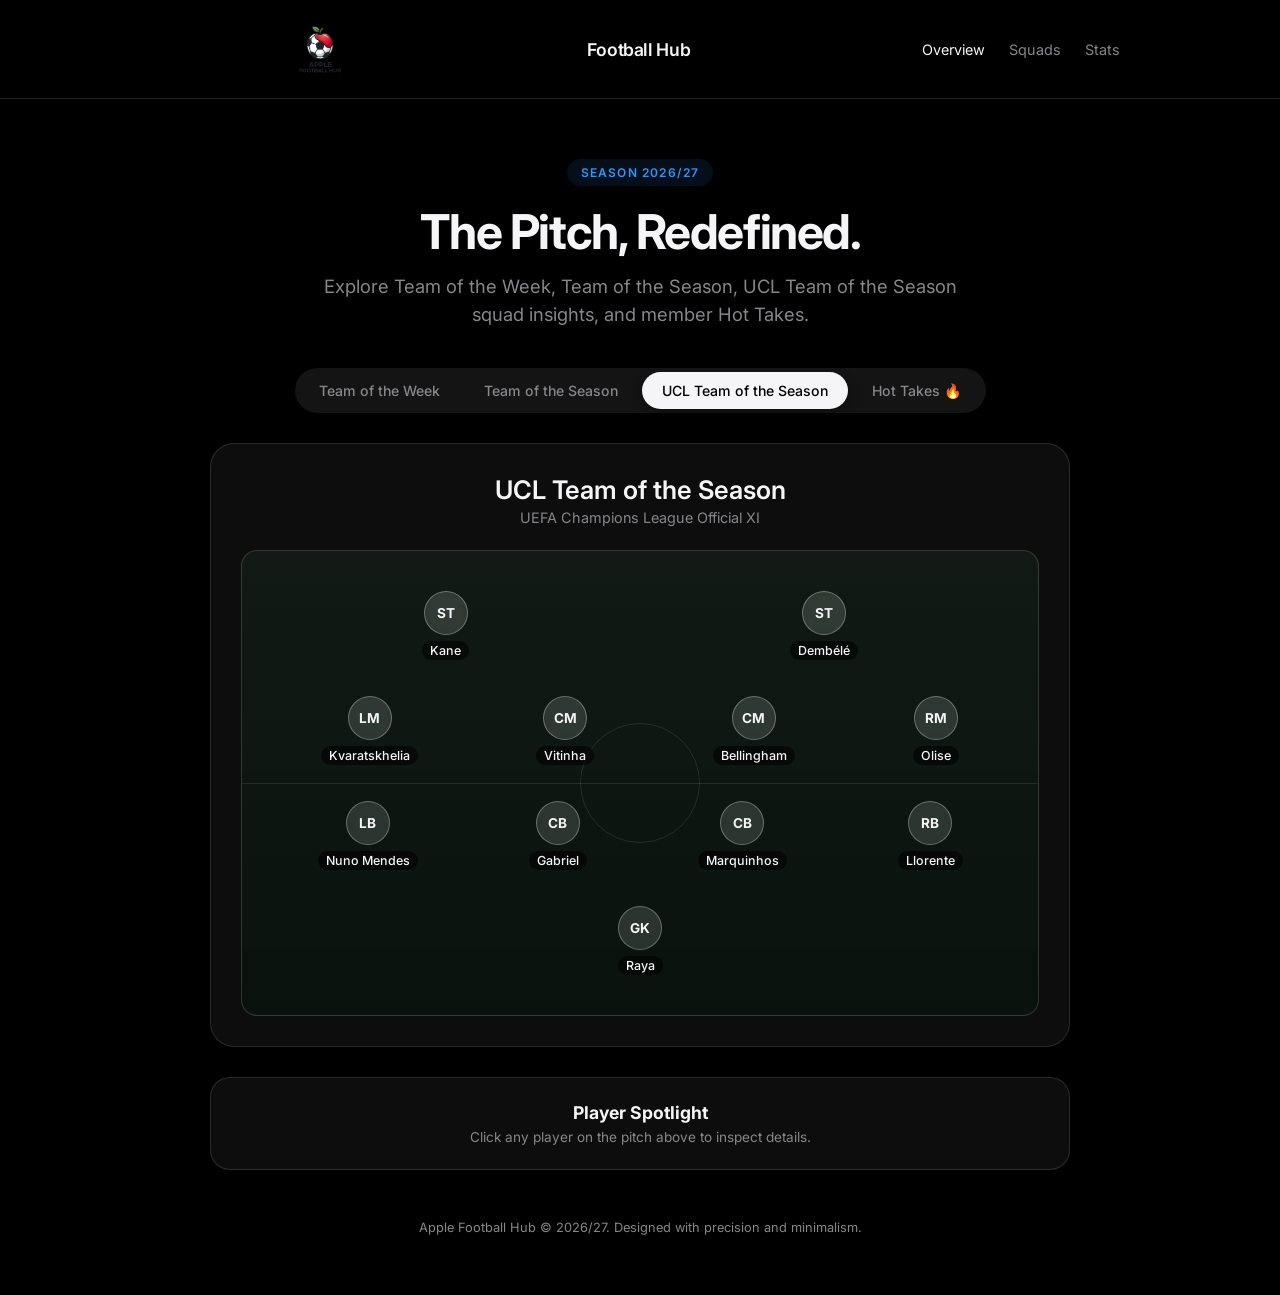
==== AppleFC/index.html @ 1235b4f9 "Add files via upload" ====
<!DOCTYPE html>
<html lang="en">
<head>
  <meta charset="UTF-8">
  <meta name="viewport" content="width=device-width, initial-scale=1.0">
  <title>Apple Football Hub</title>
  <link rel="preconnect" href="https://fonts.googleapis.com">
  <link rel="preconnect" href="https://fonts.gstatic.com" crossorigin>
  <link href="https://fonts.googleapis.com/css2?family=Inter:wght@300;400;500;600;700&display=swap" rel="stylesheet">
  <style>
    :root {
      --bg-color: #000000;
      --card-bg: rgba(255, 255, 255, 0.05);
      --card-border: rgba(255, 255, 255, 0.12);
      --text-main: #f5f5f7;
      --text-muted: #86868b;
      --accent-color: #2997ff;
      --pitch-green: rgba(30, 215, 96, 0.08);
      --font-family: 'Inter', -apple-system, BlinkMacSystemFont, "SF Pro Display", sans-serif;
    }

    * {
      box-sizing: border-box;
      margin: 0;
      padding: 0;
    }

    body {
      background-color: var(--bg-color);
      color: var(--text-main);
      font-family: var(--font-family);
      -webkit-font-smoothing: antialiased;
      padding-bottom: 60px;
    }

    .navbar {
      position: sticky;
      top: 0;
      z-index: 100;
      background: rgba(0, 0, 0, 0.8);
      backdrop-filter: blur(20px);
      -webkit-backdrop-filter: blur(20px);
      border-bottom: 1px solid var(--card-border);
    }

    .nav-container {
      max-width: 1000px;
      margin: 0 auto;
      display: flex;
      justify-content: space-between;
      align-items: center;
      padding: 14px 20px;
    }

    .brand-logo {
      color: var(--text-main);
      text-decoration: none;
      font-weight: 600;
      font-size: 1.1rem;
      letter-spacing: -0.02em;
    }

    .nav-links {
      display: flex;
      list-style: none;
      gap: 24px;
    }

    .nav-item {
      color: var(--text-muted);
      text-decoration: none;
      font-size: 0.9rem;
      transition: color 0.2s ease;
    }

    .nav-item:hover, .nav-item.active {
      color: var(--text-main);
    }

    .hero-section {
      text-align: center;
      padding: 60px 20px 40px;
      max-width: 700px;
      margin: 0 auto;
    }

    .badge {
      font-size: 0.75rem;
      font-weight: 600;
      text-transform: uppercase;
      color: var(--accent-color);
      letter-spacing: 0.1em;
      background: rgba(41, 151, 255, 0.1);
      padding: 6px 14px;
      border-radius: 20px;
      display: inline-block;
      margin-bottom: 16px;
    }

    .hero-section h1 {
      font-size: 3rem;
      font-weight: 700;
      letter-spacing: -0.03em;
      margin-bottom: 12px;
    }

    .hero-section p {
      color: var(--text-muted);
      font-size: 1.15rem;
      line-height: 1.5;
    }

    .hub-container {
      max-width: 900px;
      margin: 0 auto;
      padding: 0 20px;
    }

    .tab-section {
      display: flex;
      justify-content: center;
      margin-bottom: 30px;
    }

    .tabs {
      background: rgba(255, 255, 255, 0.08);
      padding: 4px;
      border-radius: 30px;
      display: flex;
      gap: 4px;
      flex-wrap: wrap;
      justify-content: center;
    }

    .tab-btn {
      background: transparent;
      border: none;
      color: var(--text-muted);
      padding: 10px 20px;
      border-radius: 20px;
      font-family: inherit;
      font-size: 0.88rem;
      font-weight: 500;
      cursor: pointer;
      transition: all 0.25s ease;
    }

    .tab-btn.active {
      background: var(--text-main);
      color: #000;
      box-shadow: 0 4px 12px rgba(0, 0, 0, 0.3);
    }

    .pitch-card-wrapper {
      background: var(--card-bg);
      border: 1px solid var(--card-border);
      border-radius: 24px;
      padding: 30px;
      backdrop-filter: blur(10px);
    }

    .card-header {
      text-align: center;
      margin-bottom: 24px;
    }

    .card-header h2 {
      font-size: 1.6rem;
      font-weight: 600;
    }

    .card-header p {
      color: var(--text-muted);
      font-size: 0.9rem;
      margin-top: 4px;
    }

    .pitch {
      position: relative;
      background: linear-gradient(180deg, rgba(20, 35, 25, 0.6) 0%, rgba(10, 20, 15, 0.8) 100%);
      border: 1px solid rgba(255, 255, 255, 0.15);
      border-radius: 16px;
      padding: 40px 20px;
      display: flex;
      flex-direction: column;
      gap: 36px;
      overflow: hidden;
    }

    .pitch-line.half-line {
      position: absolute;
      top: 50%;
      left: 0;
      right: 0;
      height: 1px;
      background: rgba(255, 255, 255, 0.1);
    }

    .pitch-line.center-circle {
      position: absolute;
      top: 50%;
      left: 50%;
      transform: translate(-50%, -50%);
      width: 120px;
      height: 120px;
      border: 1px solid rgba(255, 255, 255, 0.1);
      border-radius: 50%;
    }

    .pitch-row {
      display: flex;
      justify-content: space-around;
      position: relative;
      z-index: 2;
    }

    .player-card {
      display: flex;
      flex-direction: column;
      align-items: center;
      cursor: pointer;
      transition: transform 0.2s ease;
    }

    .player-card:hover {
      transform: translateY(-4px) scale(1.05);
    }

    .player-badge {
      width: 44px;
      height: 44px;
      border-radius: 50%;
      background: rgba(255, 255, 255, 0.12);
      border: 1px solid rgba(255, 255, 255, 0.3);
      display: flex;
      align-items: center;
      justify-content: center;
      font-weight: 700;
      font-size: 0.85rem;
      color: var(--text-main);
      backdrop-filter: blur(5px);
    }

    .player-name {
      margin-top: 6px;
      font-size: 0.78rem;
      font-weight: 500;
      background: rgba(0, 0, 0, 0.6);
      padding: 2px 8px;
      border-radius: 10px;
      text-align: center;
    }

    /* Hot Takes View Styles */
    .hot-takes-feed {
      display: flex;
      flex-direction: column;
      gap: 14px;
      max-height: 420px;
      overflow-y: auto;
      padding-right: 6px;
    }

    .take-card {
      background: rgba(255, 255, 255, 0.03);
      border: 1px solid var(--card-border);
      border-radius: 16px;
      padding: 16px 20px;
      transition: background 0.2s ease;
    }

    .take-card:hover {
      background: rgba(255, 255, 255, 0.06);
    }

    .take-header {
      display: flex;
      justify-content: space-between;
      align-items: center;
      margin-bottom: 8px;
    }

    .take-author {
      font-weight: 600;
      font-size: 0.9rem;
      color: var(--accent-color);
    }

    .take-time {
      font-size: 0.75rem;
      color: var(--text-muted);
    }

    .take-text {
      font-size: 0.95rem;
      line-height: 1.4;
      color: var(--text-main);
    }

    .post-take-box {
      margin-top: 24px;
      padding-top: 20px;
      border-top: 1px solid var(--card-border);
    }

    .submit-btn {
      background: var(--text-main);
      color: #000;
      border: none;
      padding: 12px;
      border-radius: 12px;
      font-family: inherit;
      font-weight: 600;
      font-size: 0.95rem;
      cursor: pointer;
      transition: opacity 0.2s ease, transform 0.1s ease;
    }

    .submit-btn:hover {
      opacity: 0.9;
    }

    .submit-btn:active {
      transform: scale(0.99);
    }

    .inspector-section {
      margin-top: 30px;
    }

    .glass-card {
      background: var(--card-bg);
      border: 1px solid var(--card-border);
      border-radius: 20px;
      padding: 24px;
      text-align: center;
    }

    .glass-card h3 {
      font-size: 1.1rem;
      margin-bottom: 6px;
    }

    .hint {
      color: var(--text-muted);
      font-size: 0.85rem;
    }

    .stats-grid {
      display: flex;
      justify-content: center;
      gap: 20px;
      margin-top: 16px;
    }

    .stat-box {
      background: rgba(255, 255, 255, 0.04);
      border: 1px solid rgba(255, 255, 255, 0.08);
      padding: 12px 20px;
      border-radius: 12px;
      min-width: 100px;
    }

    .stat-label {
      display: block;
      font-size: 0.75rem;
      color: var(--text-muted);
      margin-bottom: 4px;
    }

    .stat-val {
      font-size: 1.2rem;
      font-weight: 700;
      color: var(--accent-color);
    }

    footer {
      text-align: center;
      color: var(--text-muted);
      font-size: 0.8rem;
      margin-top: 50px;
    }
    .logo {
      height: 70px;
      justify-content: center;
      padding-left: 125px;
    }
  </style>
</head>
<body>

  <nav class="navbar">
    <div class="nav-container">
      <img src="image/logo.png" alt="" class="logo"><a href="#" class="brand-logo"> Football Hub</a>
      <ul class="nav-links">
        <li><a href="index.html" class="nav-item active">Overview</a></li>
        <li><a href="squads.html" class="nav-item">Squads</a></li>
        <li><a href="stats.html" class="nav-item">Stats</a></li>
      </ul>
    </div>
  </nav>

  <header class="hero-section">
    <span class="badge">Season 2026/27</span>
    <h1>The Pitch, Redefined.</h1>
    <p>Explore Team of the Week, Team of the Season, UCL Team of the Season squad insights, and member Hot Takes.</p>
  </header>

  <main class="hub-container">

    <section class="tab-section">
      <div class="tabs">
        <button class="tab-btn" onclick="switchCategory('totw', this)">Team of the Week</button>
        <button class="tab-btn" onclick="switchCategory('tots', this)">Team of the Season</button>
        <button class="tab-btn active" onclick="switchCategory('ucl', this)">UCL Team of the Season</button>
        <button class="tab-btn" onclick="switchCategory('hotTakes', this)">Hot Takes 🔥</button>
      </div>
    </section>

    <!-- PITCH & SQUAD VIEW -->
    <section class="pitch-card-wrapper" id="squad-view">
      <div class="card-header">
        <h2 id="category-title">UCL Team of the Season</h2>
        <p id="category-sub">UEFA Champions League Official XI</p>
      </div>

      <div class="pitch">
        <div class="pitch-line center-circle"></div>
        <div class="pitch-line half-line"></div>
        
        <div class="pitch-row forwards" id="row-forwards"></div>
        <div class="pitch-row midfielders" id="row-midfielders"></div>
        <div class="pitch-row defenders" id="row-defenders"></div>
        <div class="pitch-row goalkeeper" id="row-gk"></div>
      </div>
    </section>

    <!-- HOT TAKES VIEW -->
    <section class="pitch-card-wrapper" id="hot-takes-view" style="display: none;">
      <div class="card-header">
        <h2>Member Hot Takes 🔥</h2>
        <p>Share your boldest predictions and controversial football opinions.</p>
      </div>

      <div id="hot-takes-feed" class="hot-takes-feed">
        <!-- Takes render dynamically -->
      </div>

      <div class="post-take-box">
        <form id="hot-take-form" onsubmit="handlePostTake(event)" style="display: flex; flex-direction: column; gap: 12px;">
          <input type="text" id="take-author" placeholder="Your Name or @handle" required style="background: rgba(255,255,255,0.06); border: 1px solid var(--card-border); border-radius: 10px; padding: 10px 14px; color: #fff; font-family: inherit; outline: none;">
          <textarea id="take-content" rows="3" placeholder="What's your hot take? (e.g., Lamine Yamal will win 3 Ballon d'Ors before turning 22...)" required style="background: rgba(255,255,255,0.06); border: 1px solid var(--card-border); border-radius: 10px; padding: 12px; color: #fff; font-family: inherit; resize: vertical; outline: none;"></textarea>
          <button type="submit" class="submit-btn">Post Hot Take 🔥</button>
        </form>
      </div>
    </section>

    <!-- PLAYER SPOTLIGHT INSPECTOR -->
    <section class="inspector-section" id="inspector-section">
      <div class="glass-card" id="inspector-card">
        <h3>Player Spotlight</h3>
        <p class="hint">Click any player on the pitch above to inspect details.</p>
        <div class="player-details" id="player-details" style="display: none;">
          <h2 id="spotlight-name">Player Name</h2>
          <div class="stats-grid">
            <div class="stat-box">
              <span class="stat-label">Position</span>
              <span class="stat-val" id="spotlight-pos">-</span>
            </div>
            <div class="stat-box">
              <span class="stat-label">Rating / Pos</span>
              <span class="stat-val" id="spotlight-rating">-</span>
            </div>
            <div class="stat-box">
              <span class="stat-label">Club</span>
              <span class="stat-val" id="spotlight-club">-</span>
            </div>
          </div>
        </div>
      </div>
    </section>

  </main>

  <footer>
    <p>Apple Football Hub &copy; 2026/27. Designed with precision and minimalism.</p>
  </footer>

  <script>
    const squadData = {
      totw: {
        title: "Team of the Week",
        subtitle: "Matchday 6 • 2026/27 Season",
        players: {
          forwards: [
            { name: "K. Mbappé", pos: "LW", rating: 94, club: "Real Madrid" },
            { name: "E. Haaland", pos: "ST", rating: 93, club: "Man City" },
            { name: "M. Olise", pos: "RW", rating: 89, club: "Bayern Munich" }
          ],
          midfielders: [
            { name: "J. Bellingham", pos: "CAM", rating: 92, club: "Real Madrid" },
            { name: "Rodri", pos: "CDM", rating: 92, club: "Man City" },
            { name: "J. Musiala", pos: "CAM", rating: 91, club: "Bayern Munich" }
          ],
          defenders: [
            { name: "A. Davies", pos: "LB", rating: 88, club: "Bayern Munich" },
            { name: "W. Saliba", pos: "CB", rating: 90, club: "Arsenal" },
            { name: "V. van Dijk", pos: "CB", rating: 91, club: "Liverpool" },
            { name: "A. Hakimi", pos: "RB", rating: 89, club: "PSG" }
          ],
          gk: [
            { name: "G. Donnarumma", pos: "GK", rating: 90, club: "PSG" }
          ]
        }
      },
      tots: {
        title: "Team of the Season",
        subtitle: "2026/27 European Elite Form",
        players: {
          forwards: [
            { name: "Raphinha", pos: "LW", rating: 94, club: "Barcelona" },
            { name: "K. Mbappé", pos: "ST", rating: 95, club: "Real Madrid" },
            { name: "L. Yamal", pos: "RW", rating: 94, club: "Barcelona" }
          ],
          midfielders: [
            { name: "J. Bellingham", pos: "CAM", rating: 93, club: "Real Madrid" },
            { name: "Vitinha", pos: "CM", rating: 91, club: "PSG" },
            { name: "M. Olise", pos: "CAM", rating: 92, club: "Bayern Munich" }
          ],
          defenders: [
            { name: "M. Mittelstädt", pos: "LB", rating: 88, club: "Stuttgart" },
            { name: "W. Saliba", pos: "CB", rating: 91, club: "Arsenal" },
            { name: "R. Dias", pos: "CB", rating: 92, club: "Man City" },
            { name: "J. Koundé", pos: "RB", rating: 90, club: "Barcelona" }
          ],
          gk: [
            { name: "G. Donnarumma", pos: "GK", rating: 92, club: "PSG" }
          ]
        }
      },
      ucl: {
        title: "UCL Team of the Season",
        subtitle: "UEFA Champions League Official XI",
        players: {
          forwards: [
            { name: "Kane", pos: "ST", rating: "ST", club: "Bayern Munich" },
            { name: "Dembélé", pos: "ST", rating: "ST", club: "PSG" }
          ],
          midfielders: [
            { name: "Kvaratskhelia", pos: "LM", rating: "LM", club: "Napoli" },
            { name: "Vitinha", pos: "CM", rating: "CM", club: "PSG" },
            { name: "Bellingham", pos: "CM", rating: "CM", club: "Real Madrid" },
            { name: "Olise", pos: "RM", rating: "RM", club: "Bayern Munich" }
          ],
          defenders: [
            { name: "Nuno Mendes", pos: "LB", rating: "LB", club: "PSG" },
            { name: "Gabriel", pos: "CB", rating: "CB", club: "Arsenal" },
            { name: "Marquinhos", pos: "CB", rating: "CB", club: "PSG" },
            { name: "Llorente", pos: "RB", rating: "RB", club: "Atlético Madrid" }
          ],
          gk: [
            { name: "Raya", pos: "GK", rating: "GK", club: "Arsenal" }
          ]
        }
      }
    };

    const hotTakesList = [
      { author: "Alex_FCB", text: "Lamine Yamal is already more impactful than Prime Neymar was at Santos.", time: "2h ago" },
      { author: "TacticalGooner", text: "Arsenal will win the Champions League undefeated this season.", time: "5h ago" },
      { author: "HaalandFan99", text: "Erling Haaland will break the all-time Champions League single-season scoring record.", time: "1d ago" }
    ];

    function renderSquad(key) {
      const squad = squadData[key];
      
      document.getElementById('category-title').textContent = squad.title;
      document.getElementById('category-sub').textContent = squad.subtitle;

      renderRow('row-forwards', squad.players.forwards);
      renderRow('row-midfielders', squad.players.midfielders);
      renderRow('row-defenders', squad.players.defenders);
      renderRow('row-gk', squad.players.gk);
    }

    function renderRow(rowId, playerList) {
      const container = document.getElementById(rowId);
      container.innerHTML = '';

      playerList.forEach(player => {
        const card = document.createElement('div');
        card.className = 'player-card';
        card.onclick = () => selectPlayer(player);

        card.innerHTML = `
          <div class="player-badge">${player.rating}</div>
          <div class="player-name">${player.name}</div>
        `;

        container.appendChild(card);
      });
    }

    function switchCategory(key, element) {
      document.querySelectorAll('.tab-btn').forEach(btn => btn.classList.remove('active'));
      element.classList.add('active');

      const squadView = document.getElementById('squad-view');
      const hotTakesView = document.getElementById('hot-takes-view');
      const inspectorSection = document.getElementById('inspector-section');

      if (key === 'hotTakes') {
        squadView.style.display = 'none';
        inspectorSection.style.display = 'none';
        hotTakesView.style.display = 'block';
        renderHotTakes();
      } else {
        squadView.style.display = 'block';
        inspectorSection.style.display = 'block';
        hotTakesView.style.display = 'none';
        renderSquad(key);
      }
    }

    function selectPlayer(player) {
      document.querySelector('.hint').style.display = 'none';
      const details = document.getElementById('player-details');
      details.style.display = 'block';

      document.getElementById('spotlight-name').textContent = player.name;
      document.getElementById('spotlight-pos').textContent = player.pos;
      document.getElementById('spotlight-rating').textContent = player.rating;
      document.getElementById('spotlight-club').textContent = player.club;
    }

    function renderHotTakes() {
      const container = document.getElementById('hot-takes-feed');
      container.innerHTML = '';

      hotTakesList.forEach(take => {
        const card = document.createElement('div');
        card.className = 'take-card';
        card.innerHTML = `
          <div class="take-header">
            <span class="take-author">${take.author}</span>
            <span class="take-time">${take.time}</span>
          </div>
          <p class="take-text">"${take.text}"</p>
        `;
        container.appendChild(card);
      });
    }

    function handlePostTake(e) {
      e.preventDefault();
      const authorInput = document.getElementById('take-author');
      const textInput = document.getElementById('take-content');

      const newTake = {
        author: authorInput.value.trim(),
        text: textInput.value.trim(),
        time: "Just now"
      };

      hotTakesList.unshift(newTake);
      renderHotTakes();

      authorInput.value = '';
      textInput.value = '';
    }

    document.addEventListener('DOMContentLoaded', () => {
      renderSquad('ucl');
    });
  </script>
</body>
</html>
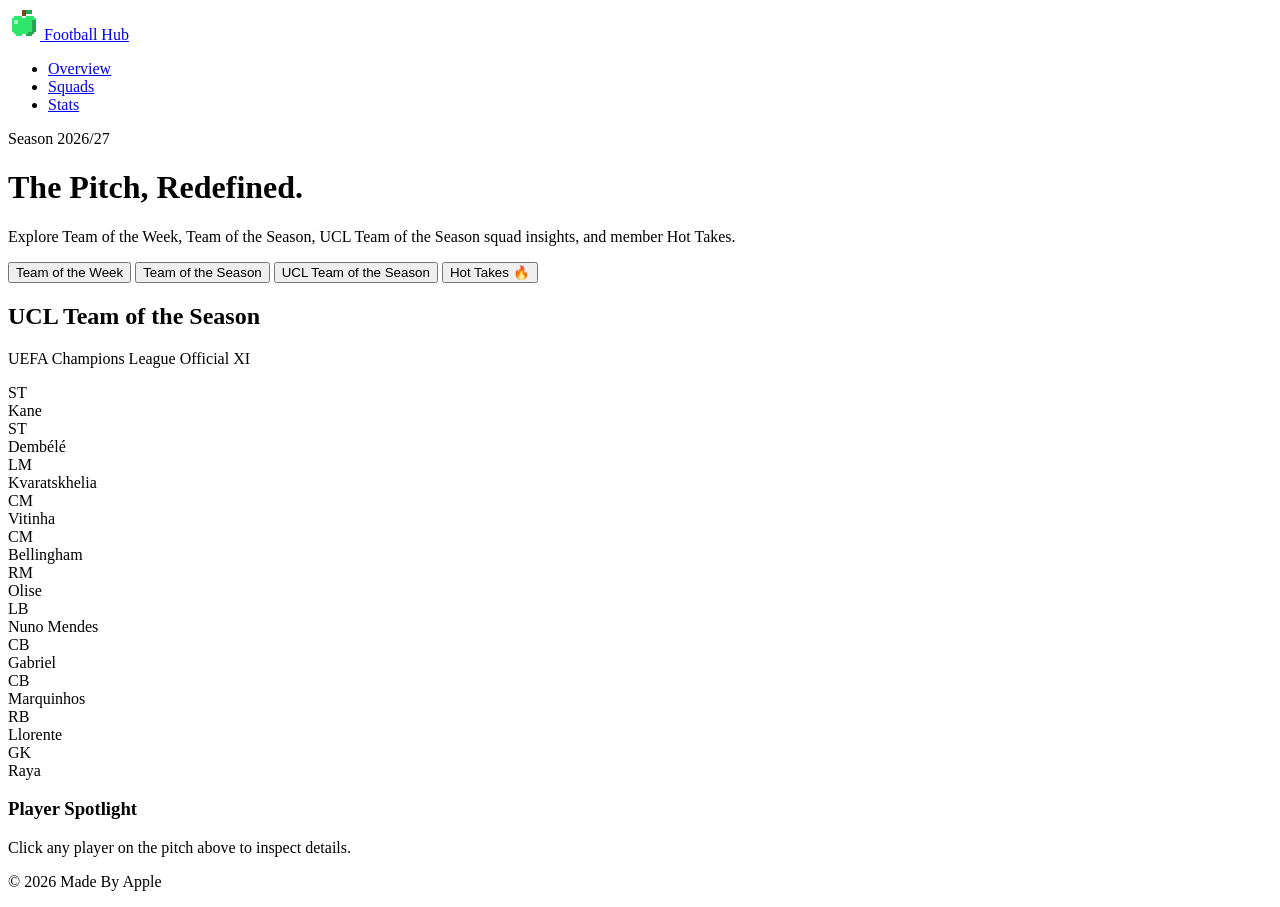
==== commit 73fcfa5a: "Add files via upload" ====
--- a/AppleFC/index.html
+++ b/AppleFC/index.html
@@ -3,395 +3,21 @@
 <head>
   <meta charset="UTF-8">
   <meta name="viewport" content="width=device-width, initial-scale=1.0">
-  <title>Apple Football Hub</title>
+  <title>Apples Football Hub</title>
+  <link rel="icon" type="image/png" href="[data-uri]">
   <link rel="preconnect" href="https://fonts.googleapis.com">
   <link rel="preconnect" href="https://fonts.gstatic.com" crossorigin>
-  <link href="https://fonts.googleapis.com/css2?family=Inter:wght@300;400;500;600;700&display=swap" rel="stylesheet">
-  <style>
-    :root {
-      --bg-color: #000000;
-      --card-bg: rgba(255, 255, 255, 0.05);
-      --card-border: rgba(255, 255, 255, 0.12);
-      --text-main: #f5f5f7;
-      --text-muted: #86868b;
-      --accent-color: #2997ff;
-      --pitch-green: rgba(30, 215, 96, 0.08);
-      --font-family: 'Inter', -apple-system, BlinkMacSystemFont, "SF Pro Display", sans-serif;
-    }
-
-    * {
-      box-sizing: border-box;
-      margin: 0;
-      padding: 0;
-    }
-
-    body {
-      background-color: var(--bg-color);
-      color: var(--text-main);
-      font-family: var(--font-family);
-      -webkit-font-smoothing: antialiased;
-      padding-bottom: 60px;
-    }
-
-    .navbar {
-      position: sticky;
-      top: 0;
-      z-index: 100;
-      background: rgba(0, 0, 0, 0.8);
-      backdrop-filter: blur(20px);
-      -webkit-backdrop-filter: blur(20px);
-      border-bottom: 1px solid var(--card-border);
-    }
-
-    .nav-container {
-      max-width: 1000px;
-      margin: 0 auto;
-      display: flex;
-      justify-content: space-between;
-      align-items: center;
-      padding: 14px 20px;
-    }
-
-    .brand-logo {
-      color: var(--text-main);
-      text-decoration: none;
-      font-weight: 600;
-      font-size: 1.1rem;
-      letter-spacing: -0.02em;
-    }
-
-    .nav-links {
-      display: flex;
-      list-style: none;
-      gap: 24px;
-    }
-
-    .nav-item {
-      color: var(--text-muted);
-      text-decoration: none;
-      font-size: 0.9rem;
-      transition: color 0.2s ease;
-    }
-
-    .nav-item:hover, .nav-item.active {
-      color: var(--text-main);
-    }
-
-    .hero-section {
-      text-align: center;
-      padding: 60px 20px 40px;
-      max-width: 700px;
-      margin: 0 auto;
-    }
-
-    .badge {
-      font-size: 0.75rem;
-      font-weight: 600;
-      text-transform: uppercase;
-      color: var(--accent-color);
-      letter-spacing: 0.1em;
-      background: rgba(41, 151, 255, 0.1);
-      padding: 6px 14px;
-      border-radius: 20px;
-      display: inline-block;
-      margin-bottom: 16px;
-    }
-
-    .hero-section h1 {
-      font-size: 3rem;
-      font-weight: 700;
-      letter-spacing: -0.03em;
-      margin-bottom: 12px;
-    }
-
-    .hero-section p {
-      color: var(--text-muted);
-      font-size: 1.15rem;
-      line-height: 1.5;
-    }
-
-    .hub-container {
-      max-width: 900px;
-      margin: 0 auto;
-      padding: 0 20px;
-    }
-
-    .tab-section {
-      display: flex;
-      justify-content: center;
-      margin-bottom: 30px;
-    }
-
-    .tabs {
-      background: rgba(255, 255, 255, 0.08);
-      padding: 4px;
-      border-radius: 30px;
-      display: flex;
-      gap: 4px;
-      flex-wrap: wrap;
-      justify-content: center;
-    }
-
-    .tab-btn {
-      background: transparent;
-      border: none;
-      color: var(--text-muted);
-      padding: 10px 20px;
-      border-radius: 20px;
-      font-family: inherit;
-      font-size: 0.88rem;
-      font-weight: 500;
-      cursor: pointer;
-      transition: all 0.25s ease;
-    }
-
-    .tab-btn.active {
-      background: var(--text-main);
-      color: #000;
-      box-shadow: 0 4px 12px rgba(0, 0, 0, 0.3);
-    }
-
-    .pitch-card-wrapper {
-      background: var(--card-bg);
-      border: 1px solid var(--card-border);
-      border-radius: 24px;
-      padding: 30px;
-      backdrop-filter: blur(10px);
-    }
-
-    .card-header {
-      text-align: center;
-      margin-bottom: 24px;
-    }
-
-    .card-header h2 {
-      font-size: 1.6rem;
-      font-weight: 600;
-    }
-
-    .card-header p {
-      color: var(--text-muted);
-      font-size: 0.9rem;
-      margin-top: 4px;
-    }
-
-    .pitch {
-      position: relative;
-      background: linear-gradient(180deg, rgba(20, 35, 25, 0.6) 0%, rgba(10, 20, 15, 0.8) 100%);
-      border: 1px solid rgba(255, 255, 255, 0.15);
-      border-radius: 16px;
-      padding: 40px 20px;
-      display: flex;
-      flex-direction: column;
-      gap: 36px;
-      overflow: hidden;
-    }
-
-    .pitch-line.half-line {
-      position: absolute;
-      top: 50%;
-      left: 0;
-      right: 0;
-      height: 1px;
-      background: rgba(255, 255, 255, 0.1);
-    }
-
-    .pitch-line.center-circle {
-      position: absolute;
-      top: 50%;
-      left: 50%;
-      transform: translate(-50%, -50%);
-      width: 120px;
-      height: 120px;
-      border: 1px solid rgba(255, 255, 255, 0.1);
-      border-radius: 50%;
-    }
-
-    .pitch-row {
-      display: flex;
-      justify-content: space-around;
-      position: relative;
-      z-index: 2;
-    }
-
-    .player-card {
-      display: flex;
-      flex-direction: column;
-      align-items: center;
-      cursor: pointer;
-      transition: transform 0.2s ease;
-    }
-
-    .player-card:hover {
-      transform: translateY(-4px) scale(1.05);
-    }
-
-    .player-badge {
-      width: 44px;
-      height: 44px;
-      border-radius: 50%;
-      background: rgba(255, 255, 255, 0.12);
-      border: 1px solid rgba(255, 255, 255, 0.3);
-      display: flex;
-      align-items: center;
-      justify-content: center;
-      font-weight: 700;
-      font-size: 0.85rem;
-      color: var(--text-main);
-      backdrop-filter: blur(5px);
-    }
-
-    .player-name {
-      margin-top: 6px;
-      font-size: 0.78rem;
-      font-weight: 500;
-      background: rgba(0, 0, 0, 0.6);
-      padding: 2px 8px;
-      border-radius: 10px;
-      text-align: center;
-    }
-
-    /* Hot Takes View Styles */
-    .hot-takes-feed {
-      display: flex;
-      flex-direction: column;
-      gap: 14px;
-      max-height: 420px;
-      overflow-y: auto;
-      padding-right: 6px;
-    }
-
-    .take-card {
-      background: rgba(255, 255, 255, 0.03);
-      border: 1px solid var(--card-border);
-      border-radius: 16px;
-      padding: 16px 20px;
-      transition: background 0.2s ease;
-    }
-
-    .take-card:hover {
-      background: rgba(255, 255, 255, 0.06);
-    }
-
-    .take-header {
-      display: flex;
-      justify-content: space-between;
-      align-items: center;
-      margin-bottom: 8px;
-    }
-
-    .take-author {
-      font-weight: 600;
-      font-size: 0.9rem;
-      color: var(--accent-color);
-    }
-
-    .take-time {
-      font-size: 0.75rem;
-      color: var(--text-muted);
-    }
-
-    .take-text {
-      font-size: 0.95rem;
-      line-height: 1.4;
-      color: var(--text-main);
-    }
-
-    .post-take-box {
-      margin-top: 24px;
-      padding-top: 20px;
-      border-top: 1px solid var(--card-border);
-    }
-
-    .submit-btn {
-      background: var(--text-main);
-      color: #000;
-      border: none;
-      padding: 12px;
-      border-radius: 12px;
-      font-family: inherit;
-      font-weight: 600;
-      font-size: 0.95rem;
-      cursor: pointer;
-      transition: opacity 0.2s ease, transform 0.1s ease;
-    }
-
-    .submit-btn:hover {
-      opacity: 0.9;
-    }
-
-    .submit-btn:active {
-      transform: scale(0.99);
-    }
-
-    .inspector-section {
-      margin-top: 30px;
-    }
-
-    .glass-card {
-      background: var(--card-bg);
-      border: 1px solid var(--card-border);
-      border-radius: 20px;
-      padding: 24px;
-      text-align: center;
-    }
-
-    .glass-card h3 {
-      font-size: 1.1rem;
-      margin-bottom: 6px;
-    }
-
-    .hint {
-      color: var(--text-muted);
-      font-size: 0.85rem;
-    }
-
-    .stats-grid {
-      display: flex;
-      justify-content: center;
-      gap: 20px;
-      margin-top: 16px;
-    }
-
-    .stat-box {
-      background: rgba(255, 255, 255, 0.04);
-      border: 1px solid rgba(255, 255, 255, 0.08);
-      padding: 12px 20px;
-      border-radius: 12px;
-      min-width: 100px;
-    }
-
-    .stat-label {
-      display: block;
-      font-size: 0.75rem;
-      color: var(--text-muted);
-      margin-bottom: 4px;
-    }
-
-    .stat-val {
-      font-size: 1.2rem;
-      font-weight: 700;
-      color: var(--accent-color);
-    }
-
-    footer {
-      text-align: center;
-      color: var(--text-muted);
-      font-size: 0.8rem;
-      margin-top: 50px;
-    }
-    .logo {
-      height: 70px;
-      justify-content: center;
-      padding-left: 125px;
-    }
-  </style>
+  <link href="https://fonts.googleapis.com/css2?family=Press+Start+2P&family=VT323&display=swap" rel="stylesheet">
+  <link rel="stylesheet" href="style.css">
 </head>
 <body>
 
   <nav class="navbar">
     <div class="nav-container">
-      <img src="image/logo.png" alt="" class="logo"><a href="#" class="brand-logo"> Football Hub</a>
+      <a href="index.html" class="brand">
+        <img src="[data-uri]" alt="" class="logo">
+        <span>Football Hub</span>
+      </a>
       <ul class="nav-links">
         <li><a href="index.html" class="nav-item active">Overview</a></li>
         <li><a href="squads.html" class="nav-item">Squads</a></li>
@@ -417,7 +43,6 @@
       </div>
     </section>
 
-    <!-- PITCH & SQUAD VIEW -->
     <section class="pitch-card-wrapper" id="squad-view">
       <div class="card-header">
         <h2 id="category-title">UCL Team of the Season</h2>
@@ -427,40 +52,36 @@
       <div class="pitch">
         <div class="pitch-line center-circle"></div>
         <div class="pitch-line half-line"></div>
-        
-        <div class="pitch-row forwards" id="row-forwards"></div>
-        <div class="pitch-row midfielders" id="row-midfielders"></div>
-        <div class="pitch-row defenders" id="row-defenders"></div>
-        <div class="pitch-row goalkeeper" id="row-gk"></div>
-      </div>
-    </section>
-
-    <!-- HOT TAKES VIEW -->
-    <section class="pitch-card-wrapper" id="hot-takes-view" style="display: none;">
+
+        <div class="pitch-row" id="row-forwards"></div>
+        <div class="pitch-row" id="row-midfielders"></div>
+        <div class="pitch-row" id="row-defenders"></div>
+        <div class="pitch-row" id="row-gk"></div>
+      </div>
+    </section>
+
+    <section class="pitch-card-wrapper" id="hot-takes-view" hidden>
       <div class="card-header">
         <h2>Member Hot Takes 🔥</h2>
         <p>Share your boldest predictions and controversial football opinions.</p>
       </div>
 
-      <div id="hot-takes-feed" class="hot-takes-feed">
-        <!-- Takes render dynamically -->
-      </div>
+      <div id="hot-takes-feed" class="hot-takes-feed"></div>
 
       <div class="post-take-box">
-        <form id="hot-take-form" onsubmit="handlePostTake(event)" style="display: flex; flex-direction: column; gap: 12px;">
-          <input type="text" id="take-author" placeholder="Your Name or @handle" required style="background: rgba(255,255,255,0.06); border: 1px solid var(--card-border); border-radius: 10px; padding: 10px 14px; color: #fff; font-family: inherit; outline: none;">
-          <textarea id="take-content" rows="3" placeholder="What's your hot take? (e.g., Lamine Yamal will win 3 Ballon d'Ors before turning 22...)" required style="background: rgba(255,255,255,0.06); border: 1px solid var(--card-border); border-radius: 10px; padding: 12px; color: #fff; font-family: inherit; resize: vertical; outline: none;"></textarea>
+        <form id="hot-take-form" class="take-form" onsubmit="handlePostTake(event)">
+          <input type="text" id="take-author" class="text-input" placeholder="Your Name or @handle" required>
+          <textarea id="take-content" class="text-input" rows="3" placeholder="What's your hot take? (e.g., Lamine Yamal will win 3 Ballon d'Ors before turning 22...)" required></textarea>
           <button type="submit" class="submit-btn">Post Hot Take 🔥</button>
         </form>
       </div>
     </section>
 
-    <!-- PLAYER SPOTLIGHT INSPECTOR -->
     <section class="inspector-section" id="inspector-section">
-      <div class="glass-card" id="inspector-card">
+      <div class="glass-card">
         <h3>Player Spotlight</h3>
-        <p class="hint">Click any player on the pitch above to inspect details.</p>
-        <div class="player-details" id="player-details" style="display: none;">
+        <p class="hint" id="spotlight-hint">Click any player on the pitch above to inspect details.</p>
+        <div id="player-details" hidden>
           <h2 id="spotlight-name">Player Name</h2>
           <div class="stats-grid">
             <div class="stat-box">
@@ -483,7 +104,7 @@
   </main>
 
   <footer>
-    <p>Apple Football Hub &copy; 2026/27. Designed with precision and minimalism.</p>
+    <p>&copy; 2026 Made By Apple</p>
   </footer>
 
   <script>
@@ -573,7 +194,7 @@
 
     function renderSquad(key) {
       const squad = squadData[key];
-      
+
       document.getElementById('category-title').textContent = squad.title;
       document.getElementById('category-sub').textContent = squad.subtitle;
 
@@ -605,27 +226,22 @@
       document.querySelectorAll('.tab-btn').forEach(btn => btn.classList.remove('active'));
       element.classList.add('active');
 
-      const squadView = document.getElementById('squad-view');
-      const hotTakesView = document.getElementById('hot-takes-view');
-      const inspectorSection = document.getElementById('inspector-section');
-
-      if (key === 'hotTakes') {
-        squadView.style.display = 'none';
-        inspectorSection.style.display = 'none';
-        hotTakesView.style.display = 'block';
+      const showHotTakes = key === 'hotTakes';
+
+      document.getElementById('squad-view').hidden = showHotTakes;
+      document.getElementById('inspector-section').hidden = showHotTakes;
+      document.getElementById('hot-takes-view').hidden = !showHotTakes;
+
+      if (showHotTakes) {
         renderHotTakes();
       } else {
-        squadView.style.display = 'block';
-        inspectorSection.style.display = 'block';
-        hotTakesView.style.display = 'none';
         renderSquad(key);
       }
     }
 
     function selectPlayer(player) {
-      document.querySelector('.hint').style.display = 'none';
-      const details = document.getElementById('player-details');
-      details.style.display = 'block';
+      document.getElementById('spotlight-hint').hidden = true;
+      document.getElementById('player-details').hidden = false;
 
       document.getElementById('spotlight-name').textContent = player.name;
       document.getElementById('spotlight-pos').textContent = player.pos;
@@ -656,13 +272,11 @@
       const authorInput = document.getElementById('take-author');
       const textInput = document.getElementById('take-content');
 
-      const newTake = {
+      hotTakesList.unshift({
         author: authorInput.value.trim(),
         text: textInput.value.trim(),
         time: "Just now"
-      };
-
-      hotTakesList.unshift(newTake);
+      });
       renderHotTakes();
 
       authorInput.value = '';
@@ -674,4 +288,4 @@
     });
   </script>
 </body>
-</html>+</html>
